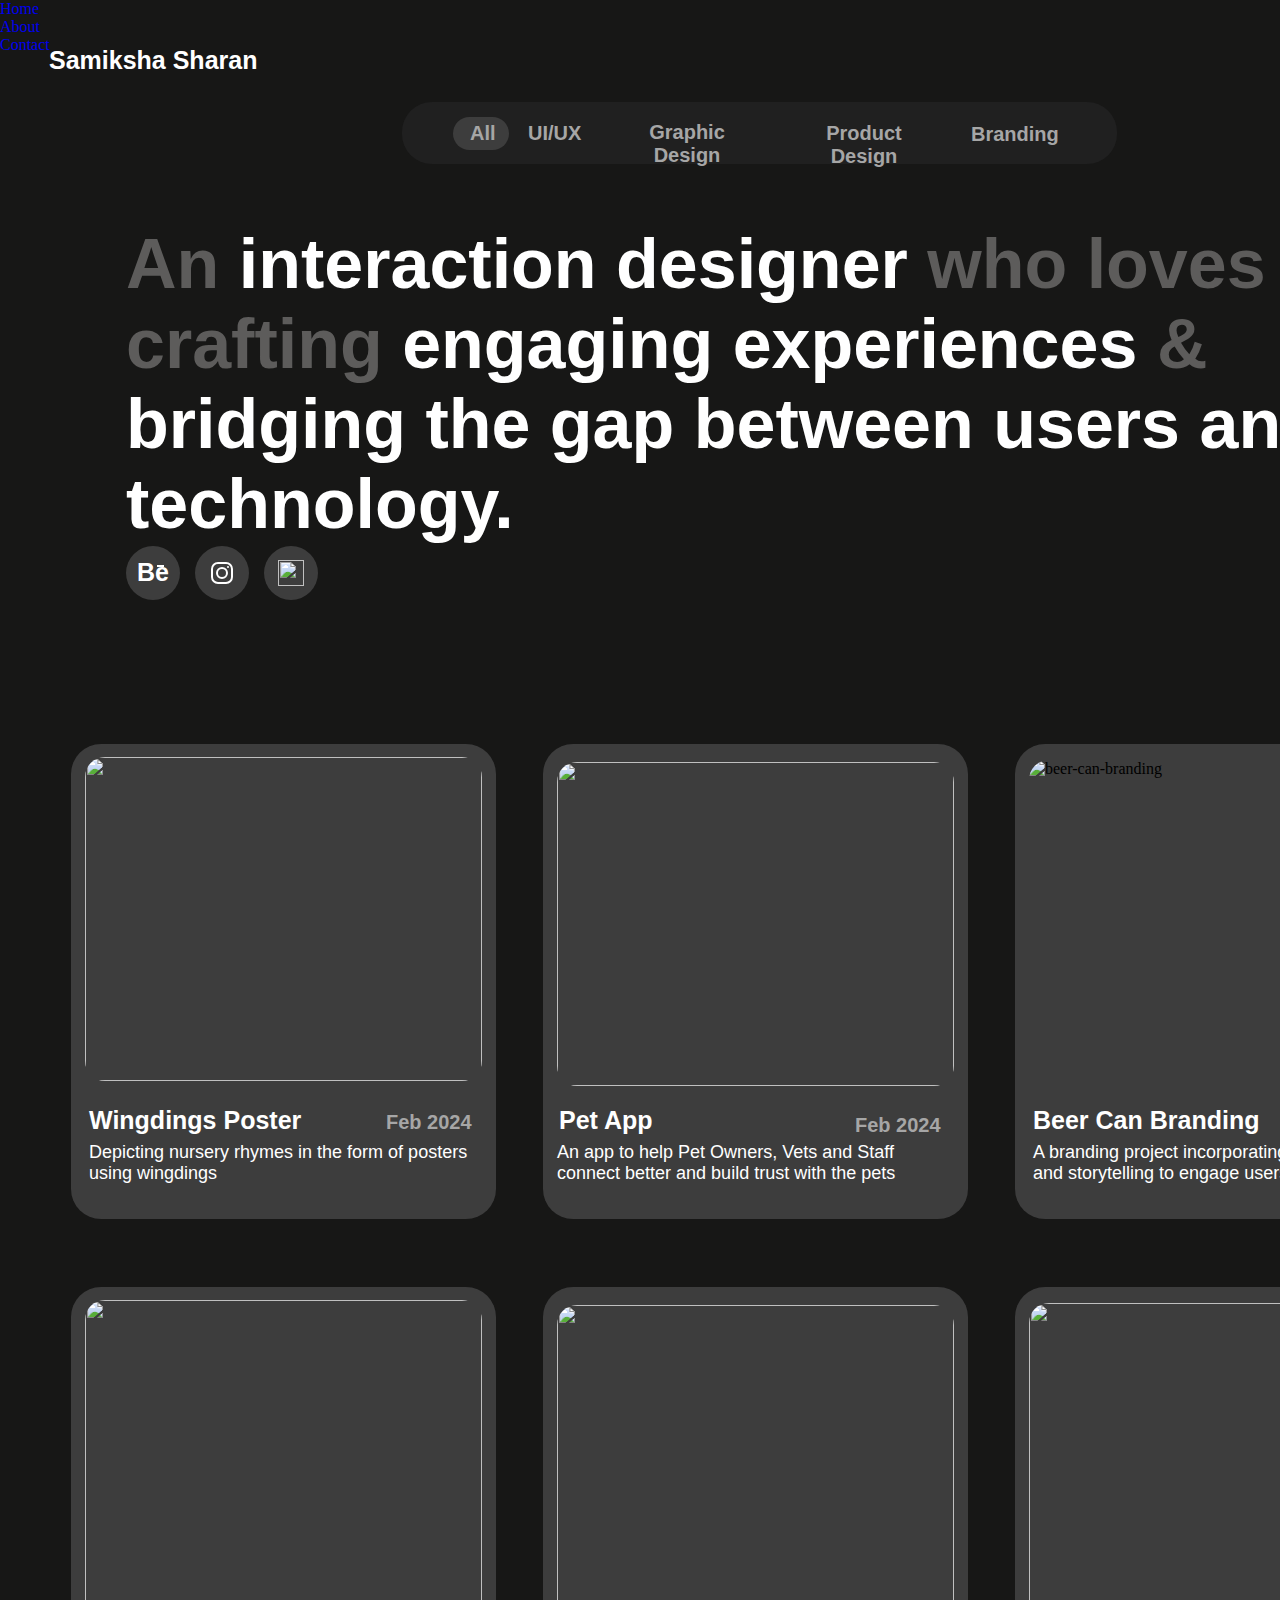
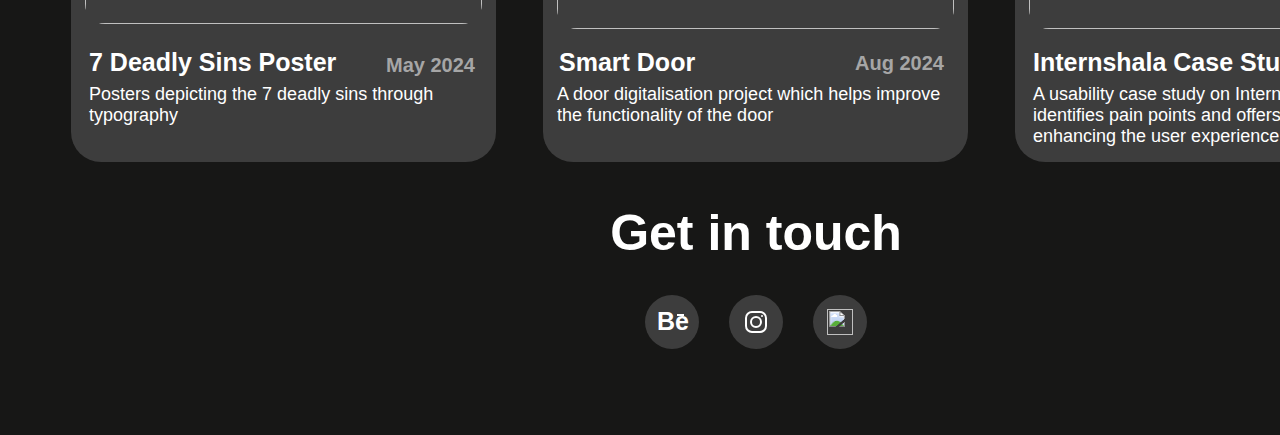
==== index.html @ a4651ecd "Add files via upload" ====
<!DOCTYPE html>
<html lang="en">
  <head>
    <meta charset="UTF-8" />
    <meta http-equiv="X-UA-Compatible" content="IE=edge" />
    <meta name="viewport" content="width=device-width, initial-scale=1.0" />
    <link rel="stylesheet" href="./Portfolio_Page_1_Vars.css" />
    <link rel="stylesheet" href="./Portfolio_Page_1.css" />
    <link rel="stylesheet" href="Breadcrumb.css">
    <style>
      a,
      button,
      input,  
      select,
      h1,
      h2,
      h3,
      h4,
      h5,
      * {
        box-sizing: border-box;
        margin: 0;
        padding: 0;
        border: none;
        text-decoration: none;
        background: none;

        -webkit-font-smoothing: antialiased;
      }

      menu,
      ol,
      ul {
        list-style-type: none;
        margin: 0;
        padding: 0;
      }
    </style>
    <title>Samiksha Sharan</title>
    <div class="mac-book-pro-14-1">
      <nav>
      <div class="samiksha-sharan">Samiksha Sharan</div>
      <ul class="breadcrumb">
        <li class="active"><a href="index.html">Home</a></li>
        <li><a href="Portfolio_Page_4.html">About</a></li>
        <li><a href="Portfolio_Page_5.html">Contact</a></li>
    </nav>
      </head><body>
      <div
        class="set1"
      >
      <span
      class="set2">
      An
    </span>
          <span
            class="set2"
          >
          </span>
          <span
            class="set3"
          >
            interaction designer
          </span>
          <span
            class="set4"
          >
            who loves crafting
          </span>
          <span
            class="set5"
          >
            engaging experiences
          </span>
          <span
            class="set6"
          >
            &amp;
          </span>
          <span
            class="set7"
          >
            bridging the gap between users and technology.
            <br />
          </span>
        </span>
      </div>
      <div class="ellipse-3"></div>
      <div class="ellipse-2"></div>
      <div class="ellipse-4"></div>
      <img class="communication-mail" src="Mail.png" />
      <div class="rectangle-7"></div>
      <div class="ellipse-5"></div>
      <div class="ellipse-6"></div>
      <div class="be">Be</div>
      <div class="line-1"></div>
    
      <div class="rectangle-74"></div>
      <div class="rectangle-12"></div>
      <div class="A">
        <span class="rectangle-8"></span>
        <img class="mockup-2-1" src="Mockup_2-1.png" />
        <div class="feb-2024">Feb 2024</div>
        <span class="wingdings-poster">Wingdings Poster</span>
        <span class="depicting-nursery-rhymes-in-the-form-of-posters-using-wingdings">
          Depicting nursery rhymes in the form of posters using wingdings
        </span>
        </div>

      <div class="A">
        <span class="rectangle-10" width="20"></span>
        <img class="mockup-ui-ux-1" src="Mockup_UI_UX-1.png" />
        <div class="pet-app">Pet App</div>
        <span class="A"><div class="feb-20242">Feb 2024</div></span>
        <span class="an-app-to-help-pet-owners-vets-and-staff-connect-better-and-build-trust-with-the-pets">
          An app to help Pet Owners, Vets and Staff connect better and build trust
          with the pets
        </span>
        </div>

        <div class="A">
          <span class="rectangle-9" width="20"></span>
          <img src="15_Grid_Pre&Post_Launch-02-2.png" class="_15-grid-pre-post-launch-02-2" alt="beer-can-branding" />  
          <div class="beer-can-branding">Beer Can Branding</div>
          <div class="may-2024">May 2024</div>
          <span class="a-branding-project-incorporating-greek-mythology-and-storytelling-to-engage-users">
            A branding project incorporating greek mythology and storytelling to
            engage users
          </span>
          </div>

          <div class="A">
            <span class="rectangle-13" width="20"></span>
            <img class="subway-poster-mockup-7-1" src="Subway_Poster_Mockup7-1.png"/>
            <div class="_7-deadly-sins-poster">7 Deadly Sins Poster</div>
            <span class="posters-depicting-the-7-deadly-sins-through-typography">
              Posters depicting the 7 deadly sins through typography </span>
            <div class="may-20242">May 2024</div>
            </div>
            
               <div class="A">
                <span class="rectangle-15" width="20"></span>
               <img class="mockup-outside-3-1-1" src="Mockup_Outside(3.1)-1.png" alt="">
               <div class="smart-door">Smart Door</div>
               <span class="a-door-digitalisation-project-which-helps-improve-the-functionality-of-the-door">
                A door digitalisation project which helps improve the functionality of the door</span>
               <div class="feb-20243">Aug 2024</div>
               </div>

               <div class="A">
                <span class="rectangle-14" width="20"></span>
                <img class="image-34" src="Internshala_Case_Study.png">
                <div class="internshala-case-study">Internshala Case Study</div>
                <span class="a-usability-case-study-on-internshala-that-identifies-pain-points-and-offers-insights-for-enhancing-the-user-experience">
                  A usability case study on Internshala that identifies pain points and
                  offers insights for enhancing the user experience</span>
               <div class="feb-20244">Feb 2024</div>
               </div>
             <div class="all">All</div>
             <div class="all" onclick="window.location.href='index.html';"></div>
             <div class="graphic-design">Graphic Design</div>
             <div class="graphic-design" onclick="window.location.href='Portfolio_Page_6.html';"></div>
             <div class="product-design">Product Design</div>
             <div class="branding">Branding</div>
             <div class="ui-ux" href="Portfolio_Page_2.html">UI/UX</div>
             <div class="ui-ux" onclick="window.location.href='Portfolio_Page_2.html';"></div>
          </div>
      <div class="get-in-touch">Get in touch</div>
      <div class="ellipse-52"></div>
      <div class="ellipse-62"></div>
      <div class="ellipse-7"></div>
      <img class="communication-mail2" src="Mail.png">
      <div class="rectangle-72"></div>
      <div class="ellipse-53"></div>
      <div class="ellipse-63"></div>
      <div class="be2">Be</div>
      <div class="line-12"></div>
    </div>
  </body>
</html>
---- Portfolio_Page_1.css ----
.mac-book-pro-14-1,
.mac-book-pro-14-5 {
  background: #202020;
  height: 10007px;
  position: relative;
  overflow: hidden;
}
.mac-book-pro-14-1 * {
  box-sizing: border-box;
}

.samiksha-sharan,
.about,
.home,
.contact,
.be,
.wingdings-poster,
.beer-can-branding,
.pet-app {
  color: #ffffff;
  font-family: "CabinetGrotesk-Bold", sans-serif;
  position: relative; 
}

.samiksha-sharan {
  font-size: 5vw; 
}

.about,
.home,
.contact {
  font-size: 3vw; 
}

.an-interaction-designer-who-loves-crafting-engaging-experiences-bridging-the-gap-between-users-and-technology {
  font-size: 8vw; 
}

@media (min-width: 768px) {
  .mac-book-pro-14-1 {
    flex-direction: row;
  }
  .samiksha-sharan {
    font-size: 25px;
  }
  .about,
  .home,
  .contact {
    font-size: 20px;
  }
  .an-interaction-designer-who-loves-crafting-engaging-experiences-bridging-the-gap-between-users-and-technology {
    font-size: 70px;
  }
}

.ellipse-3,
.ellipse-2,
.ellipse-4 {
  width: 10vw; 
  height: 10vw; 
}

.rectangle-7,
.rectangle-8,
.rectangle-9,
.rectangle-10,
.rectangle-11,
.rectangle-12,
.rectangle-13,
.rectangle-14,
.rectangle-15 {
  width: 40%; 
  height: auto; 
  max-width: 425px; 
}

@media (min-width: 768px) {
  .ellipse-3,
  .ellipse-2,
  .ellipse-4 {
    width: 54px;
    height: 54px;
  }
}
mac-book-pro-14-1,
.mac-book-pro-14-1 * {
  box-sizing: border-box;
}
.mac-book-pro-14-1 {
  background: #171716;
  height: 2035px;
  position: relative;
  overflow: hidden;
}
.samiksha-sharan {
  color: #ffffff;
  text-align: left;
  font-family: "CabinetGrotesk-Bold", sans-serif;
  font-size: 25px;
  font-weight: 700;
  position: absolute;
  left: 49px;
  top: 46px;
  width: 351px;
  height: 109px;
}
.about {
  color: #ffffff;
  text-align: right;
  font-family: "CabinetGrotesk-Bold", sans-serif;
  font-size: 20px;
  font-weight: 700;
  position: absolute;
  left: 1250px;
  top: 36px;
  width: 100px;
  height: 50px;
  display: inline-block;
  padding: 10px 20px;
  background-color: #003d80; 
  color: white; 
  border-radius: 5px;
  cursor: pointer; 
  transition: background-color 0.3s ease; 
}

.about:hover {
  background-color: #0056b3; 
}

.about:active {
  background-color: #003d80; 
}

.home {
  color: #ffffff;
  text-align: right;
  font-family: "CabinetGrotesk-Bold", sans-serif;
  font-size: 20px;
  font-weight: 700;
  position: absolute;
  left: 856px;
  top: 46px;
  width: 351px;
  height: 109px;
}
.contact {
  color: #ffffff;
  text-align: right;
  font-family: "CabinetGrotesk-Bold", sans-serif;
  font-size: 20px;
  font-weight: 700;
  position: absolute;
  left: 1111px;
  top: 46px;
  width: 351px;
  height: 109px;
}
.set1
 {
  text-align: left;
  font-family: "CabinetGrotesk-Bold", sans-serif;
  font-size: 70px;
  font-weight: 700;
  position: absolute;
  left: 126px;
  top: 224px;
  width: 1259px;
  height: 362px;
}
.set2 {
  color: #5d5c5b;
  font-family: "CabinetGrotesk-Bold", sans-serif;
  font-size: 70px;
  font-weight: 700;
}
.set3 {
  color: #ffffff;
  font-family: "CabinetGrotesk-Bold", sans-serif;
  font-size: 70px;
  font-weight: 700;
}
.set4 {
  color: #5d5c5b;
  font-family: "CabinetGrotesk-Bold", sans-serif;
  font-size: 70px;
  font-weight: 700;
}
.set5 {
  color: #ffffff;
  font-family: "CabinetGrotesk-Bold", sans-serif;
  font-size: 70px;
  font-weight: 700;
}
.set6 {
  color: #5d5c5b;
  font-family: "CabinetGrotesk-Bold", sans-serif;
  font-size: 70px;
  font-weight: 700;
}
.set7 {
  color: #ffffff;
  font-family: "CabinetGrotesk-Bold", sans-serif;
  font-size: 70px;
  font-weight: 700;
}
.ellipse-3 {
  background: #3d3d3d;
  border-radius: 50%;
  width: 54px;
  height: 54px;
  position: absolute;
  left: 264px;
  top: 546px;
}
.ellipse-2 {
  background: #3d3d3d;
  border-radius: 50%;
  width: 54px;
  height: 54px;
  position: absolute;
  left: 126px;
  top: 546px;
}
.ellipse-4 {
  background: #3d3d3d;
  border-radius: 50%;
  width: 54px;
  height: 54px;
  position: absolute;
  left: 195px;
  top: 546px;
}
.communication-mail {
  width: 26px;
  height: 26px;
  position: absolute;
  left: 278px;
  top: 560px;
  overflow: visible;
}
.group-1 {
  position: absolute;
  inset: 0;
}
.rectangle-7 {
  border-radius: 7px;
  border-style: solid;
  border-color: #ffffff;
  border-width: 2px;
  width: 22px;
  height: 22px;
  position: absolute;
  left: 211px;
  top: 562px;
}
.ellipse-5 {
  border-radius: 50%;
  border-style: solid;
  border-color: #ffffff;
  border-width: 2px;
  width: 12px;
  height: 12px;
  position: absolute;
  left: 216px;
  top: 567px;
}
.ellipse-6 {
  background: #ffffff;
  border-radius: 50%;
  width: 2px;
  height: 2px;
  position: absolute;
  left: 227px;
  top: 566px;
}
.group-2 {
  position: absolute;
  inset: 0;
}
.be {
  color: #ffffff;
  text-align: left;
  font-family: "CabinetGrotesk-Bold", sans-serif;
  font-size: 25px;
  font-weight: 700;
  position: absolute;
  left: 137px;
  top: 558px;
  width: 52px;
  height: 30px;
}
.line-1 {
  margin-top: -2px;
  border-style: solid;
  border-color: #ffffff;
  border-width: 2px 0 0 0;
  width: 7px;
  height: 0px;
  position: absolute;
  left: 157px;
  top: 567px;
  transform-origin: 0 0;
  transform: rotate(0deg) scale(1, 1);
}
.rectangle-8 {
  background: #3d3d3d;
  border-radius: 30px;
  width: 425px;
  height: 475px;
  position: absolute;
  left: 71px;
  top: 690px;
  cursor: pointer;
}
.rectangle-9 {
  background: #3d3d3d;
  border-radius: 30px;
  width: 425px;
  height: 475px;
  position: absolute;
  left: 1015px;
  top: 690px;
}
.rectangle-10 {
  background: #3d3d3d;
  border-radius: 30px;
  width: 425px;
  height: 475px;
  position: absolute;
  left: 543px;
  top: 690px;
}

.rectangle-74{
  background: #202020;
  border-radius: 30px;
  width: 715px;
  height: 62px;
  position: absolute;
  left: 402px;
  top: 102px;
}
.rectangle-12 {
  background: #3d3d3d;
  border-radius: 30px;
  width: 56px;
  height: 33px;
  position: absolute;
  left: 453px;
  top: 117px;
}
.wingdings-poster {
  color: #ffffff;
  text-align: left;
  font-family: "CabinetGrotesk-Bold", sans-serif;
  font-size: 25px;
  font-weight: 700;
  position: absolute;
  left: 89px;
  top: 1052px;
  width: 351px;
  height: 46px;
}
.depicting-nursery-rhymes-in-the-form-of-posters-using-wingdings {
  color: #ffffff;
  text-align: left;
  font-family: "CabinetGrotesk-Regular", sans-serif;
  font-size: 18px;
  font-weight: 400;
  position: absolute;
  left: 89px;
  top: 1088px;
  width: 393px;
  height: 46px;
}
.an-app-to-help-pet-owners-vets-and-staff-connect-better-and-build-trust-with-the-pets {
  color: #ffffff;
  text-align: left;
  font-family: "CabinetGrotesk-Regular", sans-serif;
  font-size: 18px;
  font-weight: 400;
  position: absolute;
  left: 557px;
  top: 1088px;
  width: 393px;
  height: 46px;
}
.a-branding-project-incorporating-greek-mythology-and-storytelling-to-engage-users {
  color: #ffffff;
  text-align: left;
  font-family: "CabinetGrotesk-Regular", sans-serif;
  font-size: 18px;
  font-weight: 400;
  position: absolute;
  left: 1033px;
  top: 1088px;
  width: 393px;
  height: 46px;
}
.feb-2024 {
  color: #a6a6a6;
  text-align: left;
  font-family: "CabinetGrotesk-Bold", sans-serif;
  font-size: 20px;
  font-weight: 700;
  position: absolute;
  left: 386px;
  top: 1057px;
  width: 96px;
  height: 37px;
}
.all {
  color: #a6a6a6;
  text-align: center;
  font-family: "CabinetGrotesk-Bold", sans-serif;
  font-size: 20px;
  font-weight: 700;
  position: absolute;
  left: 470px;
  top: 122px;
  width: 24px;
  height: 37px;
}
.graphic-design {
  color: #a6a6a6;
  text-align: center;
  font-family: "CabinetGrotesk-Bold", sans-serif;
  font-size: 20px;
  font-weight: 700;
  position: absolute;
  left: 615px;
  top: 121px;
  width: 144px;
  height: 37px;
}
.product-design {
  color: #a6a6a6;
  text-align: center;
  font-family: "CabinetGrotesk-Bold", sans-serif;
  font-size: 20px;
  font-weight: 700;
  position: absolute;
  left: 792px;
  top: 122px;
  width: 144px;
  height: 37px;
}
.branding {
  color: #a6a6a6;
  text-align: center;
  font-family: "CabinetGrotesk-Bold", sans-serif;
  font-size: 20px;
  font-weight: 700;
  position: absolute;
  left: 971px;
  top: 123px;
  width: 85px;
  height: 37px;
}
.ui-ux {
  color: #a6a6a6;
  text-align: center;
  font-family: "CabinetGrotesk-Bold", sans-serif;
  font-size: 20px;
  font-weight: 700;
  position: absolute;
  left: 528px;
  top: 122px;
  width: 53px;
  height: 37px;
}
.beer-can-branding {
  color: #ffffff;
  text-align: left;
  font-family: "CabinetGrotesk-Bold", sans-serif;
  font-size: 25px;
  font-weight: 700;
  position: absolute;
  left: 1033px;
  top: 1052px;
  width: 351px;
  height: 46px;
}
.may-2024 {
  color: #a6a6a6;
  text-align: left;
  font-family: "CabinetGrotesk-Bold", sans-serif;
  font-size: 20px;
  font-weight: 700;
  position: absolute;
  left: 1321px;
  top: 1060px;
  width: 105px;
  height: 37px;
}
.pet-app {
  color: #ffffff;
  text-align: left;
  font-family: "CabinetGrotesk-Bold", sans-serif;
  font-size: 25px;
  font-weight: 700;
  position: absolute;
  left: 559px;
  top: 1052px;
  width: 351px;
  height: 46px;
}
.feb-20242 {
  color: #a6a6a6;
  text-align: left;
  font-family: "CabinetGrotesk-Bold", sans-serif;
  font-size: 20px;
  font-weight: 700;
  position: absolute;
  left: 855px;
  top: 1060px;
  width: 105px;
  height: 37px;
}
._15-grid-pre-post-launch-02-2 {
  border-radius: 20px;
  width: 397px;
  height: 324px;
  position: absolute;
  left: 1029px;
  top: 706px;
  object-fit: cover;
}
.mockup-2-1 {
  border-radius: 20px;
  width: 397px;
  height: 324px;
  position: absolute;
  left: 85px;
  top: 703px;
  object-fit: cover;
  display: flex;
  cursor: pointer;
}
.mockup-ui-ux-1 {
  border-radius: 20px;
  width: 397px;
  height: 324px;
  position: absolute;
  left: 557px;
  top: 708px;
  object-fit: cover;
}
.rectangle-13 {
  background: #3d3d3d;
  border-radius: 30px;
  width: 425px;
  height: 475px;
  position: absolute;
  left: 71px;
  top: 1233px;
}
.rectangle-14 {
  background: #3d3d3d;
  border-radius: 30px;
  width: 425px;
  height: 475px;
  position: absolute;
  left: 1015px;
  top: 1233px;
}
.rectangle-15 {
  background: #3d3d3d;
  border-radius: 30px;
  width: 425px;
  height: 475px;
  position: absolute;
  left: 543px;
  top: 1233px;
}
._7-deadly-sins-poster {
  color: #ffffff;
  text-align: left;
  font-family: "CabinetGrotesk-Bold", sans-serif;
  font-size: 25px;
  font-weight: 700;
  position: absolute;
  left: 89px;
  top: 1594px;
  width: 351px;
  height: 46px;
}
.may-20242 {
  color: #a6a6a6;
  text-align: left;
  font-family: "CabinetGrotesk-Bold", sans-serif;
  font-size: 20px;
  font-weight: 700;
  position: absolute;
  left: 386px;
  top: 1600px;
  width: 96px;
  height: 37px;
}
.internshala-case-study {
  color: #ffffff;
  text-align: left;
  font-family: "CabinetGrotesk-Bold", sans-serif;
  font-size: 25px;
  font-weight: 700;
  position: absolute;
  left: 1033px;
  top: 1594px;
  width: 351px;
}
.may-20243 {
  color: #a6a6a6;
  text-align: left;
  font-family: "CabinetGrotesk-Bold", sans-serif;
  font-size: 20px;
  font-weight: 700;
  position: absolute;
  left: 1321px;
  top: 1603px;
  width: 105px;
  height: 37px;
}
.smart-door {
  color: #ffffff;
  text-align: left;
  font-family: "CabinetGrotesk-Bold", sans-serif;
  font-size: 25px;
  font-weight: 700;
  position: absolute;
  left: 559px;
  top: 1594px;
  width: 351px;
  height: 46px;
}
.feb-20243 {
  color: #a6a6a6;
  text-align: left;
  font-family: "CabinetGrotesk-Bold", sans-serif;
  font-size: 20px;
  font-weight: 700;
  position: absolute;
  left: 855px;
  top: 1598px;
  width: 105px;
  height: 37px;
}
.subway-poster-mockup-7-1 {
  border-radius: 20px;
  width: 397px;
  height: 324px;
  position: absolute;
  left: 85px;
  top: 1246px;
  object-fit: cover;
}
.posters-depicting-the-7-deadly-sins-through-typography {
  color: #ffffff;
  text-align: left;
  font-family: "CabinetGrotesk-Regular", sans-serif;
  font-size: 18px;
  font-weight: 400;
  position: absolute;
  left: 89px;
  top: 1630px;
  width: 393px;
  height: 46px;
}
.a-door-digitalisation-project-which-helps-improve-the-functionality-of-the-door {
  color: #ffffff;
  text-align: left;
  font-family: "CabinetGrotesk-Regular", sans-serif;
  font-size: 18px;
  font-weight: 400;
  position: absolute;
  left: 557px;
  top: 1630px;
  width: 393px;
  height: 46px;
}
.a-usability-case-study-on-internshala-that-identifies-pain-points-and-offers-insights-for-enhancing-the-user-experience {
  color: #ffffff;
  text-align: left;
  font-family: "CabinetGrotesk-Regular", sans-serif;
  font-size: 18px;
  font-weight: 400;
  position: absolute;
  left: 1033px;
  top: 1630px;
  width: 393px;
  height: 66px;
}
.mockup-outside-3-1-1 {
  border-radius: 20px;
  width: 397px;
  height: 324px;
  position: absolute;
  left: 557px;
  top: 1251px;
  object-fit: cover;
}
.image-34 {
  border-radius: 20px;
  width: 397px;
  height: 326px;
  position: absolute;
  left: 1029px;
  top: 1249px;
  object-fit: cover;
}
.get-in-touch {
  color: #ffffff;
  text-align: center;
  font-family: "CabinetGrotesk-Bold", sans-serif;
  font-size: 50px;
  font-weight: 700;
  position: absolute;
  left: 437px;
  top: 1804px;
  width: 638px;
  height: 225px;
}
.ellipse-52 {
  background: #3d3d3d;
  border-radius: 50%;
  width: 54px;
  height: 54px;
  position: absolute;
  left: 813px;
  top: 1895px;
}
.ellipse-62 {
  background: #3d3d3d;
  border-radius: 50%;
  width: 54px;
  height: 54px;
  position: absolute;
  left: 645px;
  top: 1895px;
}
.ellipse-7 {
  background: #3d3d3d;
  border-radius: 50%;
  width: 54px;
  height: 54px;
  position: absolute;
  left: 729px;
  top: 1895px;
}
.communication-mail2 {
  width: 26px;
  height: 26px;
  position: absolute;
  left: 827px;
  top: 1909px;
  overflow: visible;
}
.group-3 {
  position: absolute;
  inset: 0;
}
.rectangle-72 {
  border-radius: 7px;
  border-style: solid;
  border-color: #ffffff;
  border-width: 2px;
  width: 22px;
  height: 22px;
  position: absolute;
  left: 745px;
  top: 1911px;
}
.ellipse-53 {
  border-radius: 50%;
  border-style: solid;
  border-color: #ffffff;
  border-width: 2px;
  width: 12px;
  height: 12px;
  position: absolute;
  left: 750px;
  top: 1916px;
}
.ellipse-63 {
  background: #ffffff;
  border-radius: 50%;
  width: 2px;
  height: 2px;
  position: absolute;
  left: 761px;
  top: 1915px;
}
.group-4 {
  position: absolute;
  inset: 0;
}
.be2 {
  color: #ffffff;
  text-align: left;
  font-family: "CabinetGrotesk-Bold", sans-serif;
  font-size: 25px;
  font-weight: 700;
  position: absolute;
  left: 657px;
  top: 1907px;
  width: 52px;
  height: 30px;
}
.line-12 {
  margin-top: -2px;
  border-style: solid;
  border-color: #ffffff;
  border-width: 2px 0 0 0;
  width: 7px;
  height: 0px;
  position: absolute;
  left: 677px;
  top: 1916px;
  transform-origin: 0 0;
  transform: rotate(0deg) scale(1, 1);

}

.A{
  border-radius: 20px;
  width: 425px;
  height: 475px;
  position: absolute;
  object-fit: cover;
  display: flex;
  cursor: pointer;
}
.A:hover {
background: var(--main-color);
color: black;
border: 5px solid transparent;
transform: scale(1.02);
}

.feb-20244 {
  color: #a6a6a6;
  text-align: left;
  font-family: "CabinetGrotesk-Bold", sans-serif;
  font-size: 20px;
  font-weight: 700;
  position: absolute;
  left: 1321px;
  top: 1600px;
  width: 105px;
  height: 37px;
}
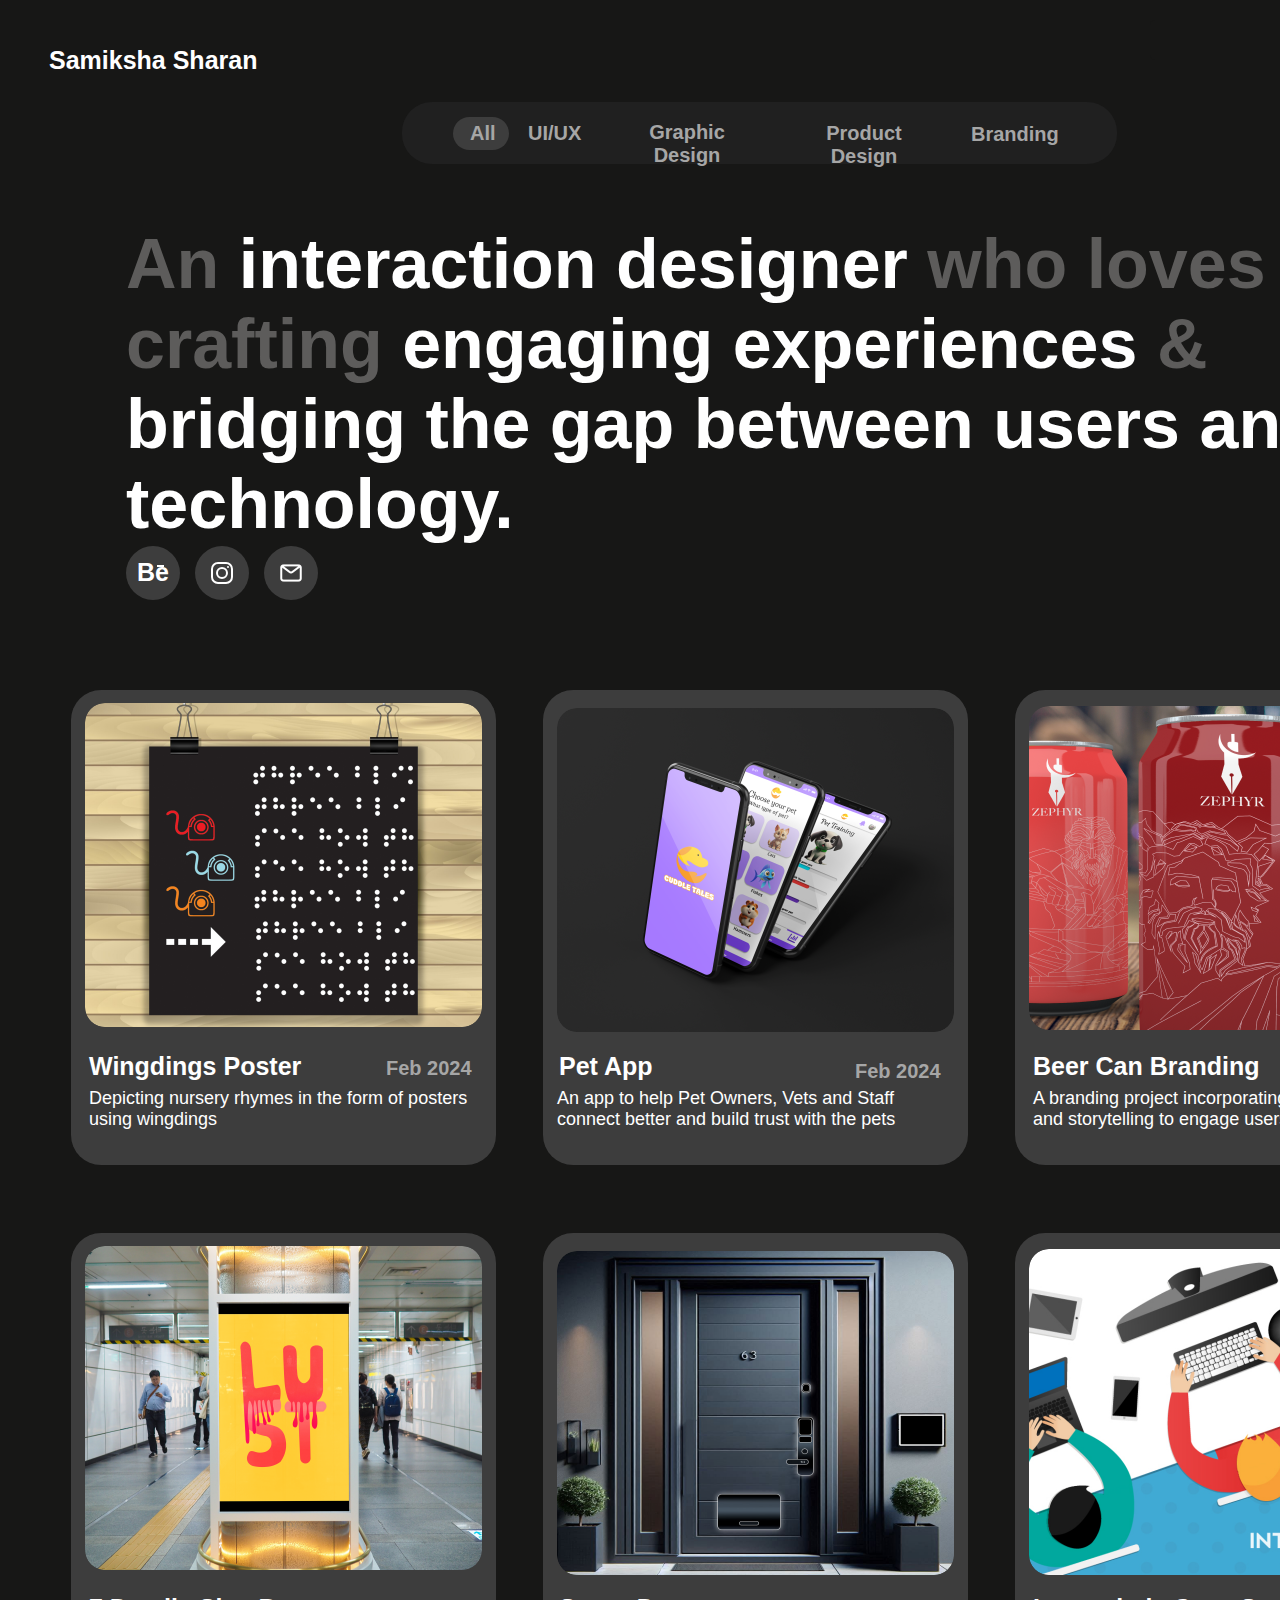
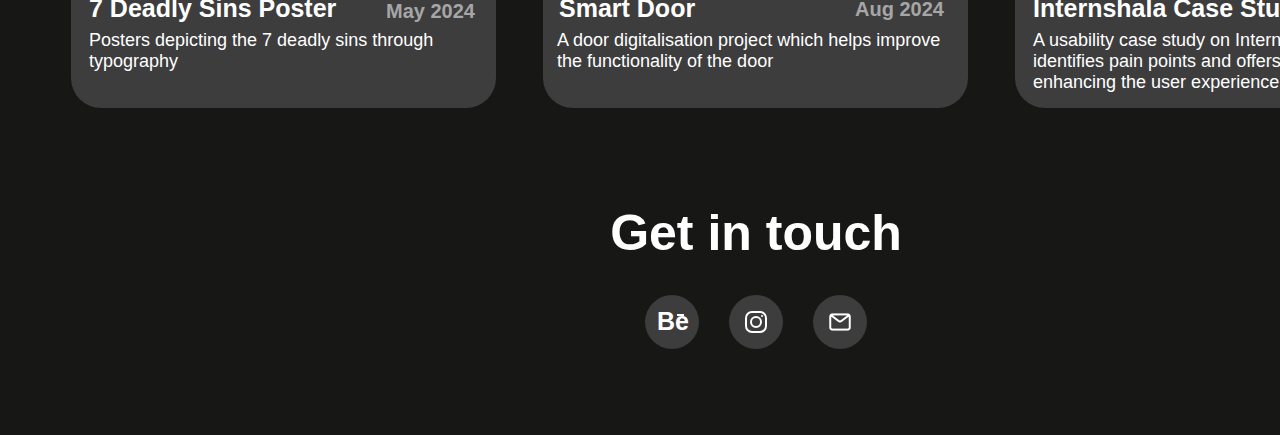
==== commit 0daac4aa: "Update index.html" ====
--- a/index.html
+++ b/index.html
@@ -3,7 +3,7 @@
   <head>
     <meta charset="UTF-8" />
     <meta http-equiv="X-UA-Compatible" content="IE=edge" />
-    <meta name="viewport" content="width=device-width, initial-scale=1.0" />
+    <meta name="viewport" content="width=device-width"/>
     <link rel="stylesheet" href="./Portfolio_Page_1_Vars.css" />
     <link rel="stylesheet" href="./Portfolio_Page_1.css" />
     <link rel="stylesheet" href="Breadcrumb.css">
@@ -177,4 +177,4 @@
       <div class="line-12"></div>
     </div>
   </body>
-</html>+</html>
--- a/Breadcrumb.css
+++ b/Breadcrumb.css
@@ -0,0 +1,39 @@
+ul.breadcrumb {
+    padding: 20px 30px;
+    list-style: none;
+    background-color: #202020;
+    color: #ffffff;
+    text-align: right;
+    font-family: "CabinetGrotesk-Bold", sans-serif;
+    font-size: 20px;
+    font-weight: 700;
+    position: absolute;
+    left: 1150px;
+    top: 20px;
+    width: 400px;
+    height: 36px;
+    display: inline-block;
+    background-color: #171716; 
+    color: white; 
+    border-radius: 5px; 
+    cursor: pointer; 
+    transition: background-color 0.3s ease;
+  }
+  
+  ul.breadcrumb li {
+    display: inline;
+    margin-right: 50px;
+    color: white;
+  }
+  
+  ul.breadcrumb li+li:before {
+    padding: 20px;
+    color: white;
+  }
+  ul.breadcrumb li a {color: #ffffff;}
+  
+  ul.breadcrumb li a:hover {
+    color: #A100FF;
+    text-decoration: underline;
+  }
+  